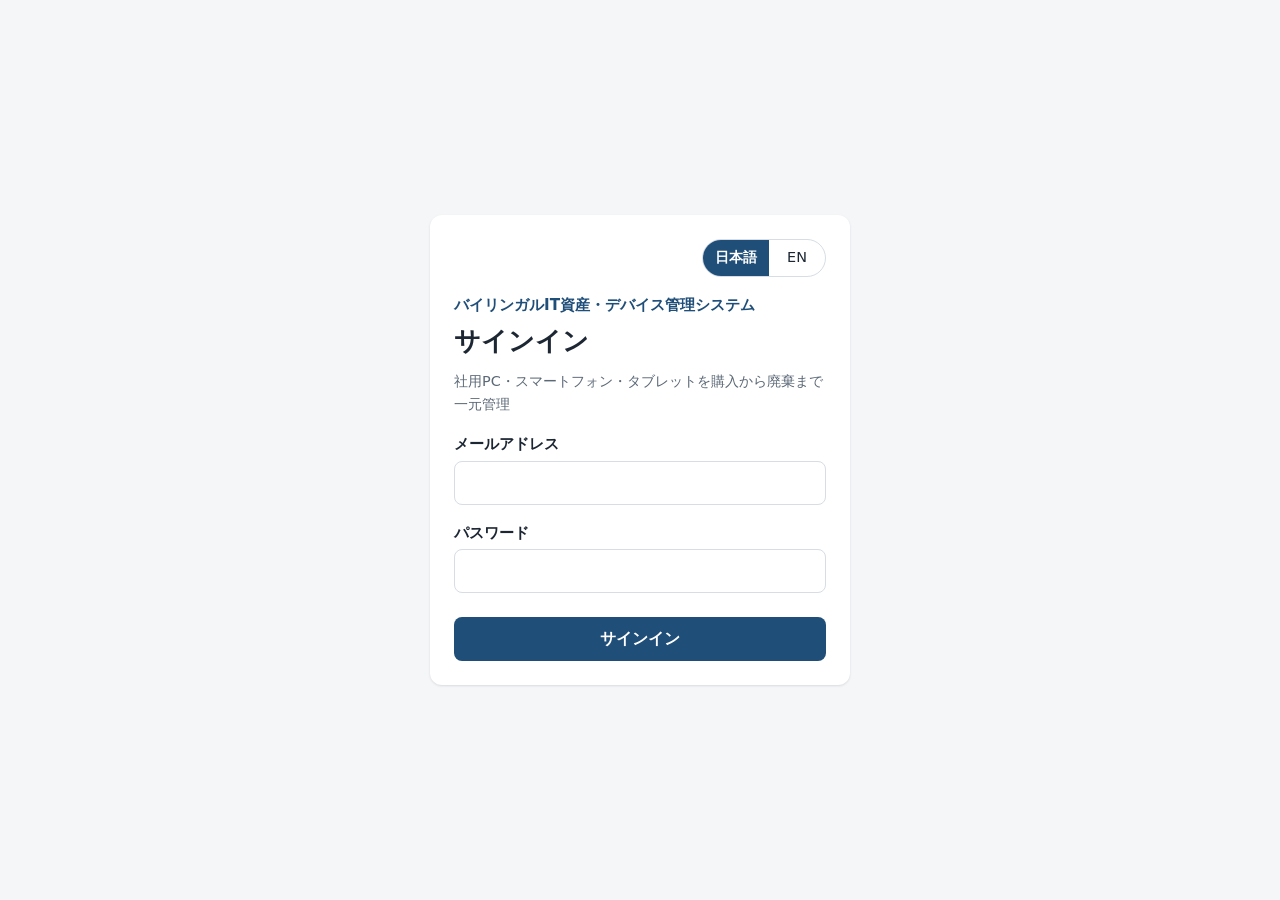
==== frontend/index.html @ 6b784e47 "Phase 11: frontend foundation, sign-in page, navigation, and translations" ====
<!doctype html>
<!-- Sign-in page. All visible text comes from i18n/*.json through data-i18n keys. -->
<html lang="ja">
<head>
  <meta charset="utf-8">
  <meta name="viewport" content="width=device-width, initial-scale=1">
  <meta name="author" content="Tamang Amish">
  <meta http-equiv="Content-Security-Policy"
        content="default-src 'self'; script-src 'self'; style-src 'self'; img-src 'self' data:; connect-src 'self' http://localhost:8000; base-uri 'self'; form-action 'self'">
  <meta name="referrer" content="no-referrer">
  <title data-i18n="login.title"></title>
  <link rel="icon" href="data:,">
  <link rel="stylesheet" href="css/style.css">
  <script type="module" src="js/login.js"></script>
</head>
<body class="login-page">
  <main class="login-card" aria-labelledby="login-heading">
    <div class="login-header">
      <div id="lang-slot"></div>
    </div>
    <p class="login-app" data-i18n="app.name"></p>
    <h1 id="login-heading" data-i18n="login.title"></h1>
    <p class="login-tagline" data-i18n="app.tagline"></p>

    <p id="login-notice" class="notice" role="status" hidden></p>
    <p id="login-error" class="alert" role="alert" hidden></p>

    <form id="login-form" novalidate>
      <label for="email" data-i18n="login.email"></label>
      <input id="email" name="email" type="email" autocomplete="username" maxlength="254" required>

      <label for="password" data-i18n="login.password"></label>
      <input id="password" name="password" type="password" autocomplete="current-password" maxlength="200" required>

      <button id="login-submit" class="button button-primary" type="submit" data-i18n="login.submit"></button>
    </form>
  </main>
  <noscript>JavaScript is required. / JavaScriptを有効にしてください。</noscript>
</body>
</html>
---- frontend/css/style.css ----
/* Shared styles. Colors, spacing, and type live in variables; mobile first, works at 375px. */

:root {
  --color-bg: #f4f6f8;
  --color-surface: #ffffff;
  --color-text: #1d2733;
  --color-muted: #5b6876;
  --color-border: #d6dde4;
  --color-primary: #1f4e79;
  --color-primary-hover: #183e61;
  --color-primary-text: #ffffff;
  --color-focus: #2f80ed;
  --color-danger: #b42318;
  --color-danger-bg: #fdecea;
  --color-info: #155e75;
  --color-info-bg: #e6f4f8;
  --color-topbar: #16324f;
  --color-topbar-text: #e8eef5;

  --font-sans: "Hiragino Sans", "Hiragino Kaku Gothic ProN", "Noto Sans JP", "Yu Gothic UI",
    "Meiryo", system-ui, -apple-system, "Segoe UI", sans-serif;
  --radius: 8px;
  --space-1: 4px;
  --space-2: 8px;
  --space-3: 12px;
  --space-4: 16px;
  --space-5: 24px;
  --space-6: 32px;
  --shadow: 0 1px 3px rgba(16, 24, 40, 0.08), 0 1px 2px rgba(16, 24, 40, 0.04);
}

*,
*::before,
*::after {
  box-sizing: border-box;
}

html {
  -webkit-text-size-adjust: 100%;
}

body {
  margin: 0;
  min-height: 100vh;
  background: var(--color-bg);
  color: var(--color-text);
  font-family: var(--font-sans);
  font-size: 16px;
  line-height: 1.6;
}

/* Visible keyboard focus everywhere. */
:focus-visible {
  outline: 3px solid var(--color-focus);
  outline-offset: 2px;
}

[hidden] {
  display: none !important;
}

/* Buttons */

.button {
  display: inline-flex;
  align-items: center;
  justify-content: center;
  min-height: 44px;
  padding: var(--space-2) var(--space-4);
  border: 1px solid transparent;
  border-radius: var(--radius);
  font: inherit;
  font-weight: 600;
  cursor: pointer;
}

.button:disabled {
  opacity: 0.6;
  cursor: progress;
}

.button-primary {
  background: var(--color-primary);
  color: var(--color-primary-text);
}

.button-primary:hover:not(:disabled) {
  background: var(--color-primary-hover);
}

.button-quiet {
  background: transparent;
  border-color: currentColor;
  color: inherit;
}

/* Forms */

label {
  display: block;
  margin-top: var(--space-4);
  margin-bottom: var(--space-1);
  font-weight: 600;
  font-size: 0.95rem;
}

input,
select,
textarea {
  width: 100%;
  min-height: 44px;
  padding: var(--space-2) var(--space-3);
  border: 1px solid var(--color-border);
  border-radius: var(--radius);
  background: var(--color-surface);
  color: var(--color-text);
  font: inherit;
}

/* Messages */

.alert,
.notice {
  margin: var(--space-4) 0 0;
  padding: var(--space-3) var(--space-4);
  border-radius: var(--radius);
  font-size: 0.95rem;
}

.alert {
  background: var(--color-danger-bg);
  color: var(--color-danger);
  border: 1px solid #f5c2bd;
}

.notice {
  background: var(--color-info-bg);
  color: var(--color-info);
  border: 1px solid #b8dfe9;
}

/* Language switch */

.lang-switch {
  display: inline-flex;
  border: 1px solid var(--color-border);
  border-radius: 999px;
  overflow: hidden;
}

.lang-button {
  min-height: 36px;
  min-width: 56px;
  padding: 0 var(--space-3);
  border: 0;
  background: transparent;
  color: inherit;
  font: inherit;
  font-size: 0.9rem;
  cursor: pointer;
}

.lang-button[aria-pressed="true"] {
  background: var(--color-primary);
  color: var(--color-primary-text);
  font-weight: 700;
}

/* Sign-in page */

.login-page {
  display: flex;
  align-items: center;
  justify-content: center;
  padding: var(--space-4);
}

.login-card {
  width: 100%;
  max-width: 420px;
  padding: var(--space-5);
  background: var(--color-surface);
  border-radius: 12px;
  box-shadow: var(--shadow);
}

.login-header {
  display: flex;
  justify-content: flex-end;
}

.login-app {
  margin: var(--space-4) 0 0;
  color: var(--color-primary);
  font-weight: 700;
  font-size: 0.95rem;
}

.login-card h1 {
  margin: var(--space-1) 0 0;
  font-size: 1.6rem;
}

.login-tagline {
  margin: var(--space-2) 0 0;
  color: var(--color-muted);
  font-size: 0.9rem;
}

.login-card form .button {
  width: 100%;
  margin-top: var(--space-5);
}

/* Top bar (signed-in pages) */

#topbar {
  display: flex;
  flex-wrap: wrap;
  align-items: center;
  gap: var(--space-2) var(--space-4);
  padding: var(--space-3) var(--space-4);
  background: var(--color-topbar);
  color: var(--color-topbar-text);
}

#topbar .brand {
  color: inherit;
  font-weight: 700;
  text-decoration: none;
}

.menu-toggle {
  margin-left: auto;
  min-height: 40px;
  padding: 0 var(--space-3);
  border: 1px solid currentColor;
  border-radius: var(--radius);
  background: transparent;
  color: inherit;
  font: inherit;
}

.main-nav {
  display: none;
  width: 100%;
}

.main-nav.open {
  display: block;
}

.main-nav ul {
  margin: 0;
  padding: 0;
  list-style: none;
}

.main-nav a {
  display: block;
  padding: var(--space-2) var(--space-3);
  border-radius: var(--radius);
  color: inherit;
  text-decoration: none;
}

.main-nav a:hover,
.main-nav a[aria-current="page"] {
  background: rgba(255, 255, 255, 0.14);
}

.main-nav a[aria-current="page"] {
  font-weight: 700;
}

#topbar .tools {
  display: flex;
  flex-wrap: wrap;
  align-items: center;
  gap: var(--space-2) var(--space-3);
  width: 100%;
}

#topbar .lang-switch {
  border-color: rgba(255, 255, 255, 0.4);
}

#topbar .who {
  font-size: 0.85rem;
  opacity: 0.9;
}

/* Wider screens: menu always visible on one line. */
@media (min-width: 900px) {
  .menu-toggle {
    display: none;
  }

  .main-nav,
  .main-nav.open {
    display: block;
    width: auto;
  }

  .main-nav ul {
    display: flex;
    gap: var(--space-1);
  }

  #topbar .tools {
    width: auto;
    margin-left: auto;
  }
}
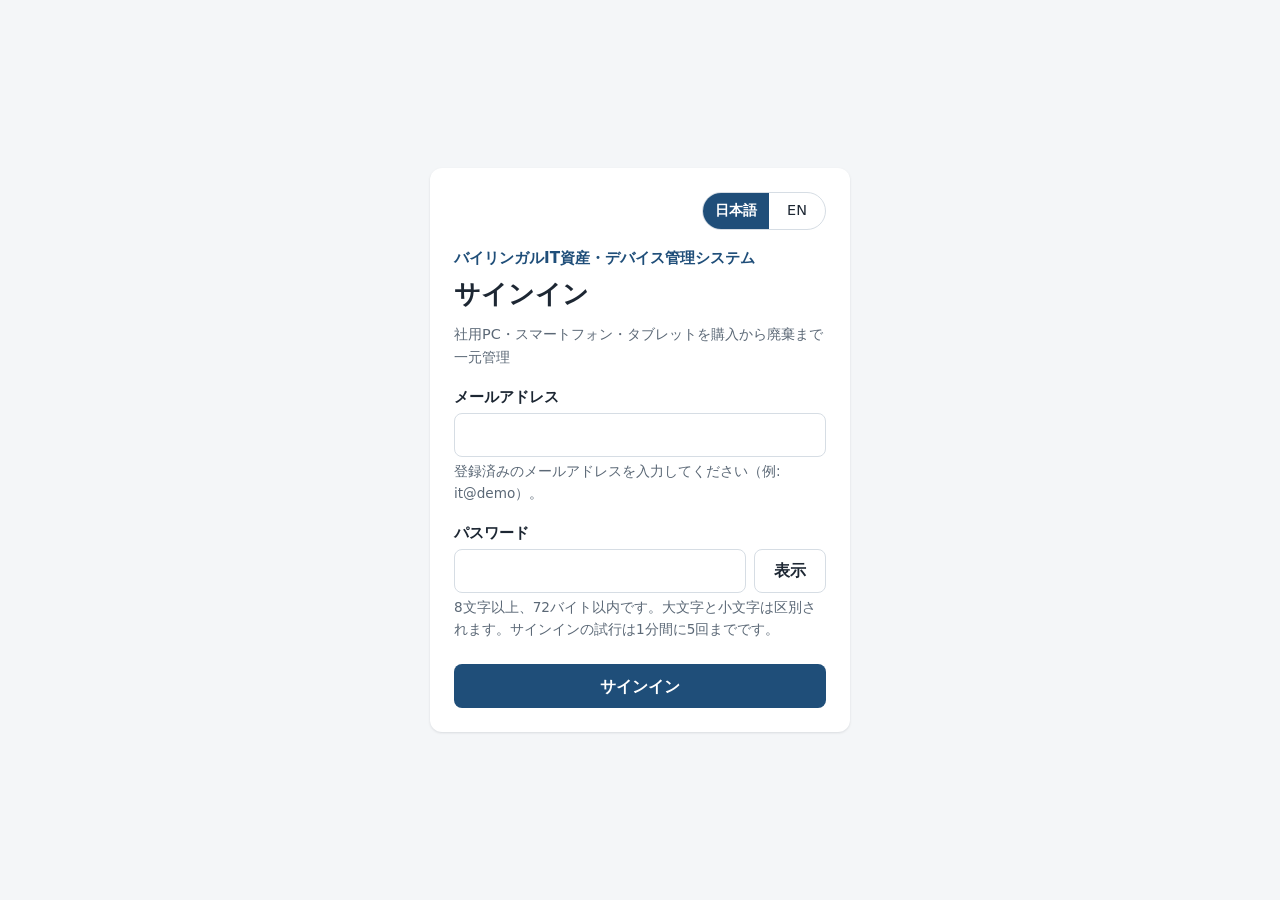
==== commit 366884d8: "Sign-in page: show or hide password, field hints, and Caps Lock warning" ====
--- a/frontend/index.html
+++ b/frontend/index.html
@@ -27,10 +27,20 @@
 
     <form id="login-form" novalidate>
       <label for="email" data-i18n="login.email"></label>
-      <input id="email" name="email" type="email" autocomplete="username" maxlength="254" required>
+      <input id="email" name="email" type="email" autocomplete="username" maxlength="254" required
+             aria-describedby="email-hint" spellcheck="false" autocapitalize="off">
+      <p id="email-hint" class="hint" data-i18n="login.email_hint"></p>
 
       <label for="password" data-i18n="login.password"></label>
-      <input id="password" name="password" type="password" autocomplete="current-password" maxlength="200" required>
+      <div class="password-row">
+        <input id="password" name="password" type="password" autocomplete="current-password" maxlength="200" required
+               aria-describedby="password-hint caps-warning" spellcheck="false" autocapitalize="off">
+        <button id="password-toggle" class="button button-quiet password-toggle" type="button"
+                aria-controls="password" aria-pressed="false"
+                data-i18n="login.show_password" data-i18n-aria-label="login.show_password_label"></button>
+      </div>
+      <p id="password-hint" class="hint" data-i18n="login.password_hint"></p>
+      <p id="caps-warning" class="caps-warning" role="status" data-i18n="login.caps_on" hidden></p>
 
       <button id="login-submit" class="button button-primary" type="submit" data-i18n="login.submit"></button>
     </form>
--- a/frontend/css/style.css
+++ b/frontend/css/style.css
@@ -16,6 +16,12 @@
   --color-info-bg: #e6f4f8;
   --color-topbar: #16324f;
   --color-topbar-text: #e8eef5;
+  --color-chart: #2b6cb0;
+  --color-warning-bg: #fff4e5;
+  --color-warning: #8a4b00;
+  --color-success: #1e6b3a;
+  --color-success-bg: #e7f5ec;
+  --color-neutral-bg: #eef1f4;
 
   --font-sans: "Hiragino Sans", "Hiragino Kaku Gothic ProN", "Noto Sans JP", "Yu Gothic UI",
     "Meiryo", system-ui, -apple-system, "Segoe UI", sans-serif;
@@ -207,9 +213,33 @@
   font-size: 0.9rem;
 }
 
-.login-card form .button {
+.login-card form .button-primary {
   width: 100%;
   margin-top: var(--space-5);
+}
+
+.password-row {
+  display: flex;
+  gap: var(--space-2);
+}
+
+.password-row input {
+  flex: 1;
+  min-width: 0;
+}
+
+.password-toggle {
+  flex: none;
+  min-width: 72px;
+  border-color: var(--color-border);
+  color: var(--color-text);
+}
+
+.caps-warning {
+  margin: var(--space-1) 0 0;
+  color: var(--color-warning);
+  font-size: 0.85rem;
+  font-weight: 600;
 }
 
 /* Top bar (signed-in pages) */
@@ -290,6 +320,626 @@
   opacity: 0.9;
 }
 
+/* Signed-in page layout */
+
+.page {
+  max-width: 1200px;
+  margin: 0 auto;
+  padding: var(--space-4);
+}
+
+.page-header h1 {
+  margin: var(--space-2) 0 0;
+  font-size: 1.5rem;
+}
+
+.muted {
+  color: var(--color-muted);
+  font-size: 0.9rem;
+}
+
+.visually-hidden {
+  position: absolute;
+  width: 1px;
+  height: 1px;
+  margin: -1px;
+  padding: 0;
+  overflow: hidden;
+  clip: rect(0 0 0 0);
+  white-space: nowrap;
+  border: 0;
+}
+
+.notice .retry,
+.alert .retry {
+  margin-left: var(--space-3);
+  min-height: 36px;
+}
+
+/* KPI cards: two per row on phones, five in a row on wide screens. */
+
+.kpi-grid {
+  display: grid;
+  grid-template-columns: repeat(2, minmax(0, 1fr));
+  gap: var(--space-3);
+  margin: var(--space-4) 0 0;
+  padding: 0;
+  list-style: none;
+}
+
+.kpi {
+  display: flex;
+  flex-direction: column;
+  justify-content: space-between;
+  height: 100%;
+  min-height: 96px;
+  padding: var(--space-3) var(--space-4);
+  background: var(--color-surface);
+  border: 1px solid var(--color-border);
+  border-radius: var(--radius);
+  box-shadow: var(--shadow);
+  color: inherit;
+  text-decoration: none;
+}
+
+a.kpi[href]:hover {
+  border-color: var(--color-primary);
+}
+
+.kpi-label {
+  color: var(--color-muted);
+  font-size: 0.85rem;
+  font-weight: 600;
+}
+
+.kpi-value {
+  font-size: 1.9rem;
+  font-weight: 700;
+  line-height: 1.2;
+  font-variant-numeric: tabular-nums;
+}
+
+.kpi-alert {
+  border-color: #f5c2bd;
+  background: var(--color-danger-bg);
+}
+
+.kpi-alert .kpi-value {
+  color: var(--color-danger);
+}
+
+/* Panels, charts, and tables */
+
+.panel-grid {
+  display: grid;
+  align-items: start;
+  gap: var(--space-4);
+  margin-top: var(--space-4);
+}
+
+.panel {
+  min-width: 0;
+  margin-top: var(--space-4);
+  padding: var(--space-4);
+  background: var(--color-surface);
+  border: 1px solid var(--color-border);
+  border-radius: var(--radius);
+  box-shadow: var(--shadow);
+}
+
+.panel-grid .panel {
+  margin-top: 0;
+}
+
+.panel h2 {
+  margin: 0 0 var(--space-3);
+  font-size: 1.1rem;
+}
+
+.chart-box {
+  position: relative;
+  height: 220px;
+}
+
+.chart-box-tall {
+  height: 320px;
+}
+
+.count-table,
+.data-table {
+  width: 100%;
+  border-collapse: collapse;
+  font-size: 0.9rem;
+}
+
+.count-table {
+  margin-top: var(--space-3);
+}
+
+.count-table th,
+.count-table td,
+.data-table th,
+.data-table td {
+  padding: var(--space-2) var(--space-3);
+  border-bottom: 1px solid var(--color-border);
+  text-align: left;
+}
+
+.count-table th,
+.data-table th {
+  color: var(--color-muted);
+  font-weight: 600;
+}
+
+.num {
+  text-align: right !important;
+  font-variant-numeric: tabular-nums;
+}
+
+.table-wrap {
+  position: relative; /* keeps visually hidden header text inside the scroll area */
+  overflow-x: auto;
+}
+
+/* Short headers stay on one line; long text columns keep a readable width and
+   the table scrolls sideways inside its panel on small screens. */
+.data-table th {
+  white-space: nowrap;
+}
+
+.data-table .text-cell {
+  min-width: 12em;
+}
+
+/* Codes such as asset tags (PC-0018) must never break across lines. */
+.nowrap {
+  white-space: nowrap;
+}
+
+/* Tighter cells on phones so four columns fit at 375px. */
+.data-table th,
+.data-table td {
+  padding: var(--space-2);
+}
+
+.data-table tr.urgent td {
+  background: var(--color-warning-bg);
+}
+
+/* Buttons: extra variants */
+
+.button-small {
+  min-height: 36px;
+  padding: var(--space-1) var(--space-3);
+  font-size: 0.9rem;
+}
+
+.button-danger {
+  background: var(--color-surface);
+  border-color: var(--color-danger);
+  color: var(--color-danger);
+}
+
+a.button {
+  text-decoration: none;
+}
+
+.page-header-actions {
+  display: flex;
+  flex-wrap: wrap;
+  align-items: center;
+  justify-content: space-between;
+  gap: var(--space-3);
+}
+
+.breadcrumb {
+  margin: 0;
+  font-size: 0.9rem;
+}
+
+.device-summary {
+  display: flex;
+  flex-wrap: wrap;
+  align-items: center;
+  gap: var(--space-2) var(--space-4);
+  margin: var(--space-2) 0 0;
+  color: var(--color-muted);
+}
+
+.panel-heading {
+  display: flex;
+  flex-wrap: wrap;
+  align-items: center;
+  justify-content: space-between;
+  gap: var(--space-2);
+  margin-bottom: var(--space-3);
+}
+
+.panel-heading h2 {
+  margin: 0;
+}
+
+.inline-label {
+  display: inline;
+  margin: 0 var(--space-2) 0 0;
+}
+
+.panel-heading select {
+  width: auto;
+}
+
+/* Status badges: text always carries the meaning, color only helps scanning. */
+
+.badge {
+  display: inline-block;
+  padding: 2px var(--space-2);
+  border-radius: 999px;
+  background: var(--color-neutral-bg);
+  color: var(--color-text);
+  font-size: 0.8rem;
+  font-weight: 600;
+  line-height: 1.5;
+  white-space: nowrap;
+}
+
+.badge-kitting,
+.badge-ordered,
+.badge-ticket-in_progress {
+  background: var(--color-info-bg);
+  color: var(--color-info);
+}
+
+.badge-ready,
+.badge-in_stock,
+.badge-compliant,
+.badge-ticket-resolved {
+  background: var(--color-success-bg);
+  color: var(--color-success);
+}
+
+.badge-repair,
+.badge-returned,
+.badge-wiped,
+.badge-unknown,
+.badge-on_loan,
+.badge-ticket-open {
+  background: var(--color-warning-bg);
+  color: var(--color-warning);
+}
+
+.badge-non_compliant,
+.badge-overdue {
+  background: var(--color-danger-bg);
+  color: var(--color-danger);
+}
+
+.badge-retired,
+.badge-ticket-closed {
+  background: var(--color-neutral-bg);
+  color: var(--color-muted);
+}
+
+/* Filters */
+
+.filters {
+  display: grid;
+  grid-template-columns: repeat(2, minmax(0, 1fr));
+  gap: 0 var(--space-3);
+  align-items: end;
+}
+
+.filters label {
+  margin-top: var(--space-2);
+}
+
+.filter-search {
+  grid-column: 1 / -1;
+}
+
+.filter-actions {
+  grid-column: 1 / -1;
+  margin-top: var(--space-3);
+}
+
+.pager {
+  display: flex;
+  align-items: center;
+  justify-content: space-between;
+  gap: var(--space-2);
+  margin-top: var(--space-3);
+}
+
+.data-table tr.overdue td {
+  background: var(--color-danger-bg);
+}
+
+/* Forms */
+
+.form-grid {
+  display: grid;
+  gap: 0 var(--space-4);
+}
+
+.form-actions {
+  display: flex;
+  flex-wrap: wrap;
+  gap: var(--space-2);
+  margin-top: var(--space-4);
+}
+
+label.required::after {
+  content: " *";
+  color: var(--color-danger);
+}
+
+.field-checkbox {
+  display: flex;
+  align-items: center;
+  gap: var(--space-2);
+  margin-top: var(--space-3);
+}
+
+.field-checkbox input {
+  width: 22px;
+  min-height: 22px;
+  height: 22px;
+}
+
+.field-checkbox label {
+  margin: 0;
+}
+
+.field-textarea {
+  grid-column: 1 / -1;
+}
+
+.hint {
+  margin: var(--space-1) 0 0;
+  color: var(--color-muted);
+  font-size: 0.85rem;
+}
+
+.field-error {
+  margin: var(--space-1) 0 0;
+  color: var(--color-danger);
+  font-size: 0.85rem;
+}
+
+[aria-invalid="true"] {
+  border-color: var(--color-danger);
+}
+
+/* Field lists on the device page */
+
+.field-list {
+  display: grid;
+  grid-template-columns: minmax(0, 2fr) minmax(0, 3fr);
+  gap: var(--space-2) var(--space-3);
+  margin: 0;
+  font-size: 0.95rem;
+}
+
+.field-list dt {
+  color: var(--color-muted);
+  font-weight: 600;
+}
+
+.field-list dd {
+  margin: 0;
+  overflow-wrap: anywhere;
+  white-space: pre-line;
+}
+
+/* Lifecycle actions */
+
+.action-buttons {
+  display: flex;
+  flex-wrap: wrap;
+  gap: var(--space-2);
+}
+
+.action-form {
+  margin-top: var(--space-4);
+  padding-top: var(--space-3);
+  border-top: 1px solid var(--color-border);
+}
+
+.action-form h3 {
+  margin: 0;
+  font-size: 1rem;
+}
+
+/* Kitting checklist */
+
+.progress-row {
+  display: flex;
+  align-items: center;
+  gap: var(--space-3);
+}
+
+progress {
+  flex: 1;
+  height: 12px;
+  accent-color: var(--color-primary);
+}
+
+.progress-text {
+  font-variant-numeric: tabular-nums;
+  white-space: nowrap;
+}
+
+.checklist {
+  margin: var(--space-3) 0 0;
+  padding: 0;
+  list-style: none;
+}
+
+.checklist li {
+  display: flex;
+  flex-wrap: wrap;
+  align-items: center;
+  gap: var(--space-2) var(--space-3);
+  padding: var(--space-2) 0;
+  border-bottom: 1px solid var(--color-border);
+}
+
+.checklist input {
+  width: 22px;
+  min-height: 22px;
+  height: 22px;
+}
+
+.checklist label {
+  flex: 1;
+  margin: 0;
+  font-weight: 400;
+}
+
+.checklist li.done label {
+  color: var(--color-muted);
+}
+
+.task-meta {
+  font-size: 0.8rem;
+}
+
+/* History timeline */
+
+.timeline {
+  margin: 0;
+  padding: 0;
+  list-style: none;
+}
+
+.timeline li {
+  display: grid;
+  gap: 2px;
+  padding: var(--space-2) 0 var(--space-2) var(--space-4);
+  border-left: 2px solid var(--color-border);
+}
+
+.timeline time,
+.timeline-actor {
+  font-size: 0.8rem;
+}
+
+.timeline-detail {
+  font-size: 0.9rem;
+}
+
+/* Kitting board */
+
+.board {
+  display: grid;
+  gap: var(--space-4);
+  margin-top: var(--space-4);
+}
+
+.board-column {
+  min-width: 0;
+  padding: var(--space-3);
+  background: var(--color-neutral-bg);
+  border-radius: var(--radius);
+}
+
+.board-column h2 {
+  display: flex;
+  align-items: center;
+  justify-content: space-between;
+  gap: var(--space-2);
+  margin: 0 0 var(--space-3);
+  font-size: 1rem;
+  overflow-wrap: anywhere;
+}
+
+.board-column-count {
+  min-width: 28px;
+  padding: 0 var(--space-2);
+  border-radius: 999px;
+  background: var(--color-surface);
+  font-size: 0.85rem;
+  text-align: center;
+}
+
+.board-list {
+  display: grid;
+  gap: var(--space-3);
+  margin: 0;
+  padding: 0;
+  list-style: none;
+}
+
+.board-card {
+  display: grid;
+  gap: var(--space-1);
+  padding: var(--space-3);
+  background: var(--color-surface);
+  border: 1px solid var(--color-border);
+  border-radius: var(--radius);
+  box-shadow: var(--shadow);
+}
+
+.board-card.complete {
+  border-color: var(--color-success);
+}
+
+.board-card progress {
+  width: 100%;
+}
+
+.board-tag {
+  font-weight: 700;
+}
+
+.board-meta,
+.board-count {
+  margin: 0;
+  font-size: 0.85rem;
+}
+
+.board-card .badge {
+  justify-self: start;
+}
+
+/* Tabs (loans) */
+
+.tabs {
+  display: flex;
+  flex-wrap: wrap;
+  gap: var(--space-2);
+  margin-top: var(--space-4);
+}
+
+.tab {
+  min-height: 40px;
+  padding: 0 var(--space-4);
+  border: 1px solid var(--color-border);
+  border-radius: 999px;
+  background: var(--color-surface);
+  color: inherit;
+  font: inherit;
+  cursor: pointer;
+}
+
+.tab[aria-pressed="true"] {
+  background: var(--color-primary);
+  border-color: var(--color-primary);
+  color: var(--color-primary-text);
+  font-weight: 700;
+}
+
+.overdue-summary {
+  margin-top: var(--space-2);
+  padding: var(--space-1) var(--space-3);
+  border: 1px solid #f5c2bd;
+  border-radius: var(--radius);
+  background: var(--color-danger-bg);
+  color: var(--color-danger);
+  font: inherit;
+  font-weight: 600;
+  cursor: pointer;
+}
+
 /* Wider screens: menu always visible on one line. */
 @media (min-width: 900px) {
   .menu-toggle {
@@ -311,4 +961,33 @@
     width: auto;
     margin-left: auto;
   }
-}
+
+  .page {
+    padding: var(--space-5);
+  }
+
+  .kpi-grid {
+    grid-template-columns: repeat(5, minmax(0, 1fr));
+  }
+
+  .panel-grid {
+    grid-template-columns: repeat(2, minmax(0, 1fr));
+  }
+
+  .data-table th,
+  .data-table td {
+    padding: var(--space-2) var(--space-3);
+  }
+
+  .filters {
+    grid-template-columns: repeat(5, minmax(0, 1fr));
+  }
+
+  .form-grid {
+    grid-template-columns: repeat(2, minmax(0, 1fr));
+  }
+
+  .board {
+    grid-template-columns: repeat(auto-fill, minmax(280px, 1fr));
+  }
+}
